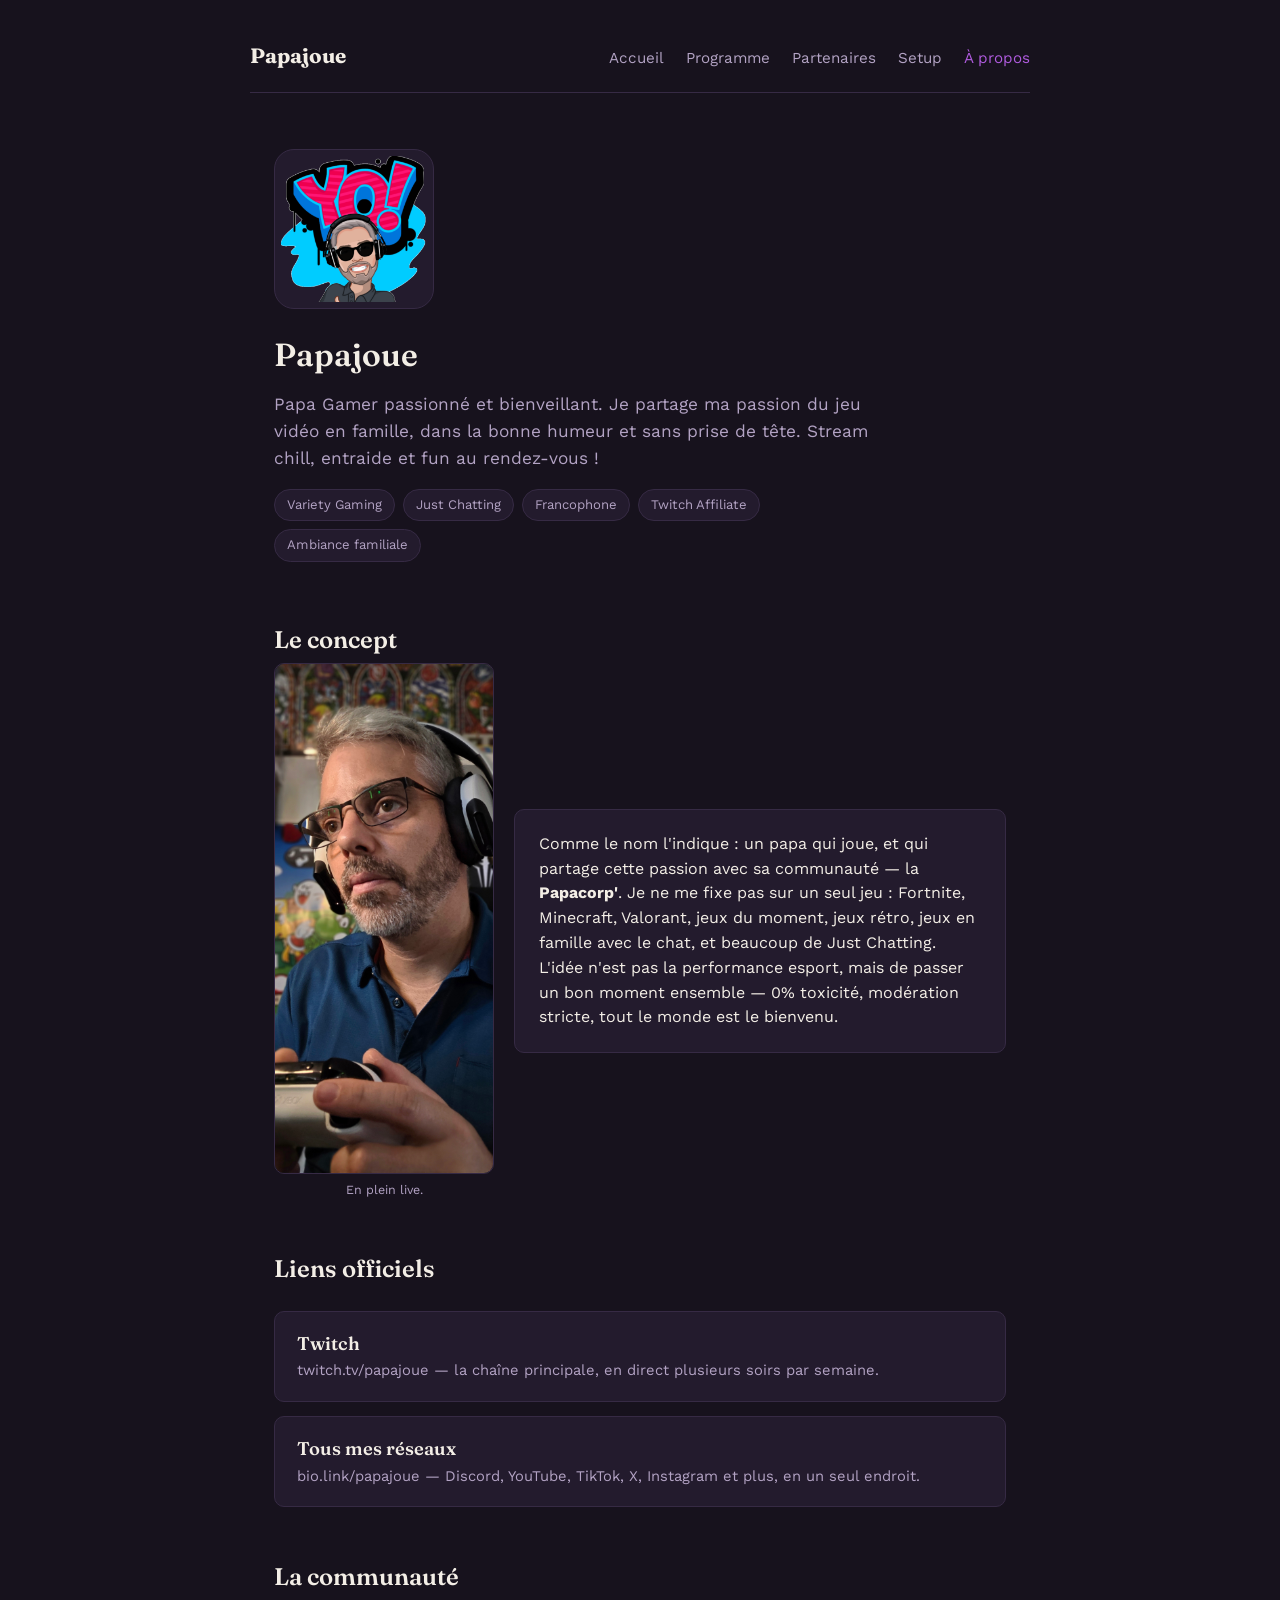
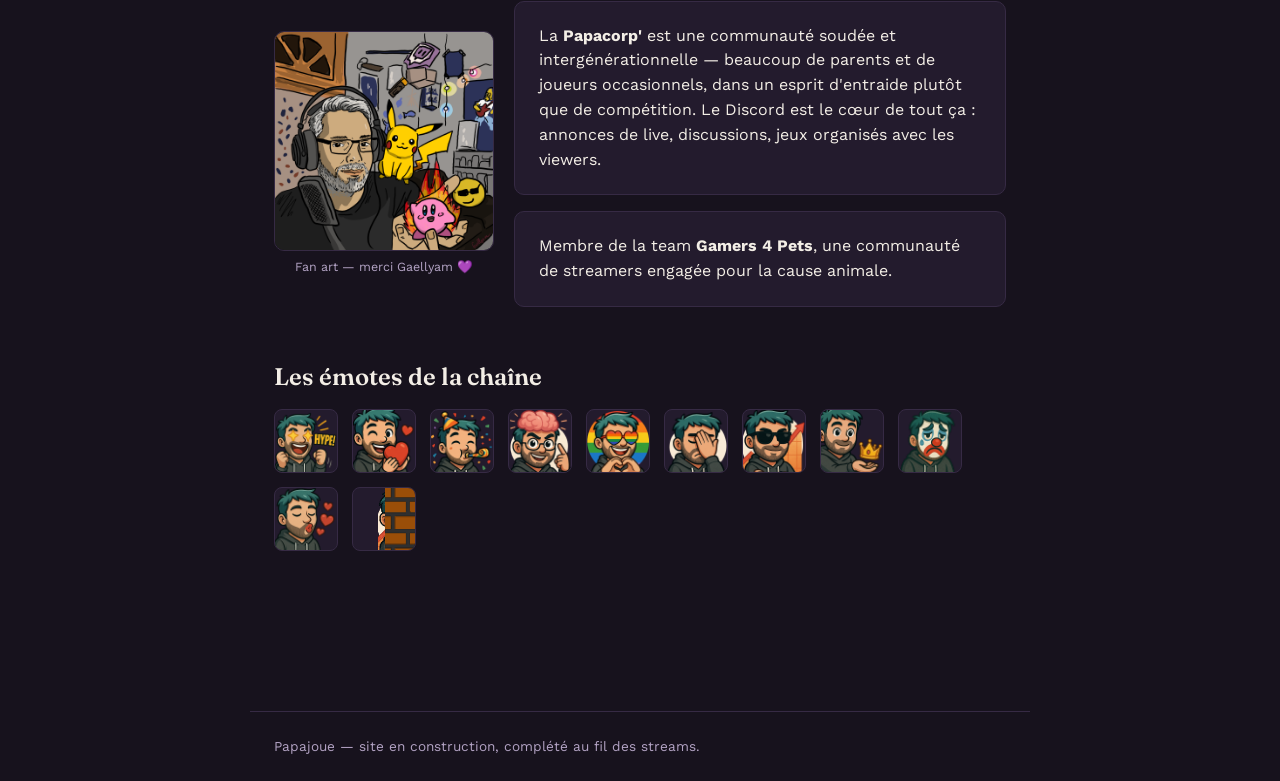
==== apropos.html @ b994420e "Add files via upload" ====
<!DOCTYPE html>
<html lang="fr">
<head>
<meta charset="UTF-8">
<meta name="viewport" content="width=device-width, initial-scale=1.0">
<title>À propos — Papajoue</title>
<link rel="icon" href="img/logo.png">
<link rel="stylesheet" href="style.css">
<style>
  .about-hero {
    display: flex;
    gap: 28px;
    align-items: center;
    flex-wrap: wrap;
  }
  .about-hero img.avatar {
    width: 160px;
    height: 160px;
    border-radius: 20px;
    object-fit: contain;
    background: var(--bg-card);
    padding: 6px;
    border: 1px solid var(--border);
    flex-shrink: 0;
  }
  .tags {
    display: flex;
    flex-wrap: wrap;
    gap: 8px;
    margin-top: 14px;
  }
  .tag {
    background: var(--bg-card);
    border: 1px solid var(--border);
    color: var(--text-muted);
    font-size: 0.82rem;
    padding: 5px 12px;
    border-radius: 999px;
  }
  .gallery {
    display: grid;
    grid-template-columns: 1fr 1fr;
    gap: 16px;
    margin-top: 16px;
  }
  @media (max-width: 640px) { .gallery { grid-template-columns: 1fr; } }
  .gallery figure {
    margin: 0;
  }
  .gallery img {
    width: 100%;
    border-radius: 10px;
    border: 1px solid var(--border);
    display: block;
  }
  .gallery figcaption {
    color: var(--text-muted);
    font-size: 0.8rem;
    margin-top: 6px;
  }
  .emote-strip {
    display: flex;
    gap: 14px;
    margin-top: 18px;
    flex-wrap: wrap;
  }
  .emote-strip img {
    width: 64px;
    height: 64px;
    border-radius: 8px;
    border: 1px solid var(--border);
    background: var(--bg-card);
  }
  .side-flex {
    display: flex;
    gap: 20px;
    align-items: center;
    flex-wrap: wrap;
  }
  .side-flex.img-left { flex-direction: row; }
  .side-flex.img-right { flex-direction: row-reverse; }
  .side-flex .text { flex: 1 1 300px; }
  .side-flex .text .card:last-child { margin-bottom: 0; }
  .side-flex img.side-photo {
    width: 220px;
    max-width: 100%;
    border-radius: 10px;
    border: 1px solid var(--border);
    flex-shrink: 0;
    display: block;
  }
  .side-flex figcaption {
    color: var(--text-muted);
    font-size: 0.78rem;
    margin-top: 6px;
    text-align: center;
  }
</style>
</head>
<body>

<header class="site-header">
  <div class="inner">
    <a class="brand" href="index.html">Papajoue</a>
    <nav class="site-nav">
      <a href="index.html">Accueil</a>
      <a href="programme.html">Programme</a>
      <a href="partenaires.html">Partenaires</a>
      <a href="setup.html">Setup</a>
      <a href="apropos.html" class="active">À propos</a>
    </nav>
  </div>
</header>

<main class="wrap">
  <div class="hero about-hero">
    <img class="avatar" src="img/emotes/yo.png" alt="Avatar de Papajoue">
    <div>
      <h1>Papajoue</h1>
      <p class="lede">Papa Gamer passionné et bienveillant. Je partage ma passion du jeu vidéo en famille, dans la bonne humeur et sans prise de tête. Stream chill, entraide et fun au rendez-vous !</p>
      <div class="tags">
        <span class="tag">Variety Gaming</span>
        <span class="tag">Just Chatting</span>
        <span class="tag">Francophone</span>
        <span class="tag">Twitch Affiliate</span>
        <span class="tag">Ambiance familiale</span>
      </div>
    </div>
  </div>

  <div class="section">
    <h2>Le concept</h2>
    <div class="side-flex img-right">
      <div class="text">
        <div class="card">
          Comme le nom l'indique : un papa qui joue, et qui partage cette passion avec sa communauté — la <strong>Papacorp'</strong>. Je ne me fixe pas sur un seul jeu : Fortnite, Minecraft, Valorant, jeux du moment, jeux rétro, jeux en famille avec le chat, et beaucoup de Just Chatting. L'idée n'est pas la performance esport, mais de passer un bon moment ensemble — 0% toxicité, modération stricte, tout le monde est le bienvenu.
        </div>
      </div>
      <figure style="margin:0;">
        <img class="side-photo" src="img/photo-real.jpg" alt="Papajoue en live, casque sur les oreilles">
        <figcaption>En plein live.</figcaption>
      </figure>
    </div>
  </div>

  <div class="section">
    <h2>Liens officiels</h2>
    <div class="link-list">
      <a class="tile" href="https://www.twitch.tv/papajoue" target="_blank" rel="noopener">
        <span class="tile-title">Twitch</span>
        <span class="tile-desc">twitch.tv/papajoue — la chaîne principale, en direct plusieurs soirs par semaine.</span>
      </a>
      <a class="tile" href="https://bio.link/papajoue" target="_blank" rel="noopener">
        <span class="tile-title">Tous mes réseaux</span>
        <span class="tile-desc">bio.link/papajoue — Discord, YouTube, TikTok, X, Instagram et plus, en un seul endroit.</span>
      </a>
    </div>
  </div>

  <div class="section">
    <h2>La communauté</h2>
    <div class="side-flex img-left">
      <figure style="margin:0;">
        <img class="side-photo" src="img/fanart.png" alt="Fan art de Papajoue avec Pikachu et Kirby">
        <figcaption>Fan art — merci Gaellyam 💜</figcaption>
      </figure>
      <div class="text">
        <div class="card">
          La <strong>Papacorp'</strong> est une communauté soudée et intergénérationnelle — beaucoup de parents et de joueurs occasionnels, dans un esprit d'entraide plutôt que de compétition. Le Discord est le cœur de tout ça : annonces de live, discussions, jeux organisés avec les viewers.
        </div>
        <div class="card">
          Membre de la team <strong>Gamers 4 Pets</strong>, une communauté de streamers engagée pour la cause animale.
        </div>
      </div>
    </div>
  </div>

  <div class="section">
    <h2>Les émotes de la chaîne</h2>
    <div class="emote-strip">
      <img src="img/emotes/hype.png" alt="Émote HYPE">
      <img src="img/emotes/heart.png" alt="Émote coeur">
      <img src="img/emotes/party.png" alt="Émote fête">
      <img src="img/emotes/bigbrain.png" alt="Émote big brain">
      <img src="img/emotes/pride.png" alt="Émote coeurs arc-en-ciel">
      <img src="img/emotes/facepalm.png" alt="Émote facepalm">
      <img src="img/emotes/stonks.png" alt="Émote stonks">
      <img src="img/emotes/crown.png" alt="Émote couronne">
      <img src="img/emotes/sadclown.png" alt="Émote clown triste">
      <img src="img/emotes/kiss.png" alt="Émote bisou">
      <img src="img/emotes/lurk.gif" alt="Émote lurk">
    </div>
  </div>
</main>

<footer class="site-footer">
  Papajoue — site en construction, complété au fil des streams.
</footer>

</body>
</html>
---- style.css ----
@import url('https://fonts.googleapis.com/css2?family=Fraunces:opsz,wght@9..144,400;9..144,600;9..144,700&family=Work+Sans:wght@400;500;600&display=swap');

:root {
  --bg: #17121D;
  --bg-card: #231B2D;
  --bg-card-hover: #2D2338;
  --text: #F3EEE6;
  --text-muted: #B3A3C4;
  --accent: #B15CE0;
  --accent-soft: #7C6A9E;
  --border: #362A44;
  --focus: #B15CE0;
}

* { box-sizing: border-box; }

html, body {
  margin: 0;
  padding: 0;
  background: var(--bg);
  color: var(--text);
  font-family: 'Work Sans', system-ui, sans-serif;
  line-height: 1.55;
}

h1, h2, h3 {
  font-family: 'Fraunces', Georgia, serif;
  font-weight: 600;
  line-height: 1.15;
  margin: 0 0 0.4em 0;
}

a {
  color: var(--accent);
  text-decoration: none;
}

a:hover { text-decoration: underline; }

a:focus-visible, button:focus-visible {
  outline: 2px solid var(--focus);
  outline-offset: 3px;
}

.wrap {
  max-width: 780px;
  margin: 0 auto;
  padding: 0 24px 100px 24px;
}

header.site-header {
  padding: 40px 24px 0 24px;
}

header.site-header .inner {
  max-width: 780px;
  margin: 0 auto;
  display: flex;
  justify-content: space-between;
  align-items: baseline;
  flex-wrap: wrap;
  gap: 12px;
  border-bottom: 1px solid var(--border);
  padding-bottom: 20px;
}

.brand {
  font-family: 'Fraunces', serif;
  font-size: 1.3rem;
  font-weight: 700;
  color: var(--text);
}

.brand:hover { text-decoration: none; color: var(--accent); }

nav.site-nav {
  display: flex;
  gap: 22px;
  font-size: 0.95rem;
}

nav.site-nav a {
  color: var(--text-muted);
}

nav.site-nav a.active {
  color: var(--accent);
}

.hero {
  padding: 56px 0 8px 0;
  max-width: 620px;
}

.hero p.lede {
  color: var(--text-muted);
  font-size: 1.08rem;
  max-width: 56ch;
}

.section {
  margin-top: 56px;
}

.card {
  background: var(--bg-card);
  border: 1px solid var(--border);
  border-radius: 10px;
  padding: 22px 24px;
  margin-bottom: 16px;
}

.card.placeholder {
  border-style: dashed;
  color: var(--text-muted);
}

.card.placeholder strong { color: var(--text); }

.link-list {
  display: flex;
  flex-direction: column;
  gap: 14px;
  margin-top: 28px;
}

.link-list a.tile {
  display: block;
  background: var(--bg-card);
  border: 1px solid var(--border);
  border-radius: 10px;
  padding: 18px 22px;
  color: var(--text);
  transition: background 0.15s ease, border-color 0.15s ease;
}

.link-list a.tile:hover {
  background: var(--bg-card-hover);
  border-color: var(--accent-soft);
  text-decoration: none;
}

.link-list a.tile .tile-title {
  font-family: 'Fraunces', serif;
  font-weight: 600;
  font-size: 1.15rem;
  display: block;
}

.link-list a.tile .tile-desc {
  color: var(--text-muted);
  font-size: 0.92rem;
}

table.schedule {
  width: 100%;
  border-collapse: collapse;
  margin-top: 20px;
}

table.schedule th, table.schedule td {
  text-align: left;
  padding: 12px 14px;
  border-bottom: 1px solid var(--border);
}

table.schedule th {
  color: var(--text-muted);
  font-weight: 500;
  font-size: 0.88rem;
}

table.schedule td.day {
  font-family: 'Fraunces', serif;
  font-weight: 600;
}

footer.site-footer {
  max-width: 780px;
  margin: 60px auto 0 auto;
  padding: 24px;
  border-top: 1px solid var(--border);
  color: var(--text-muted);
  font-size: 0.85rem;
}
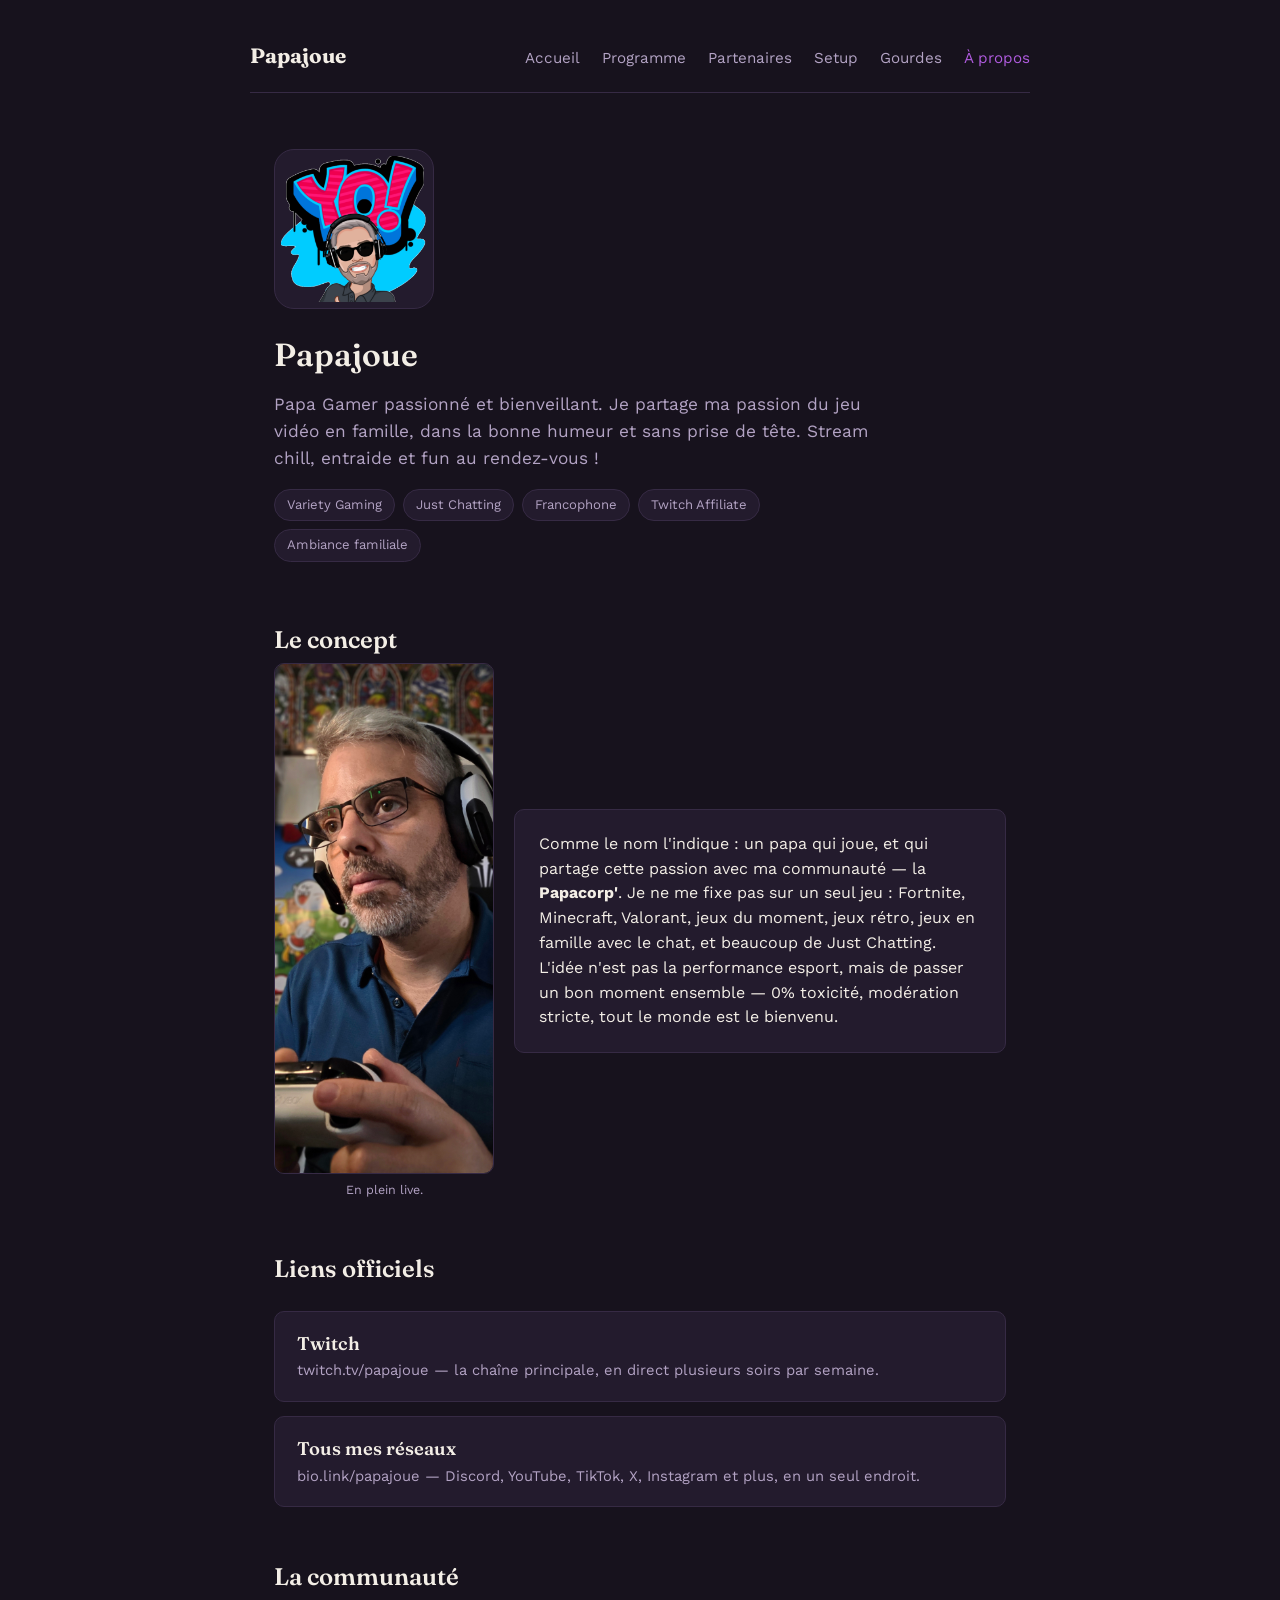
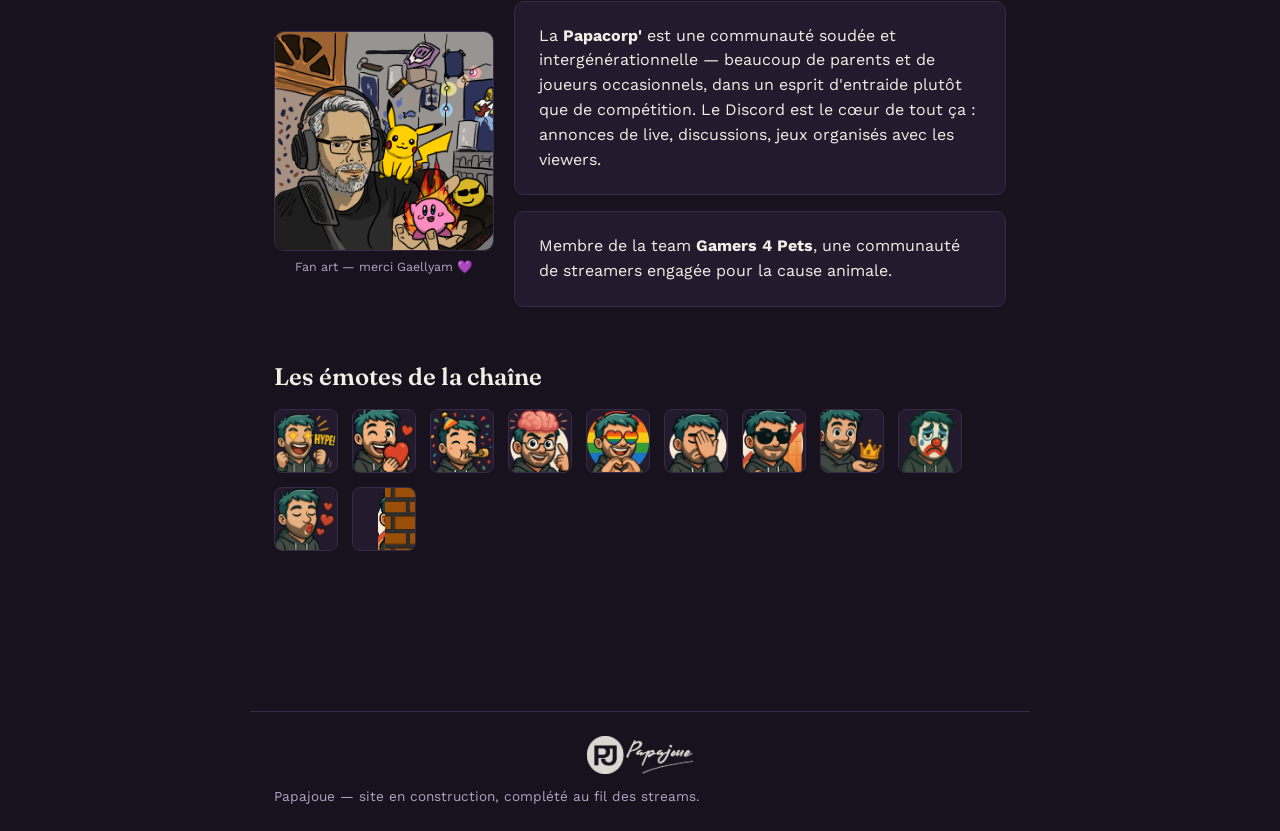
==== commit c4713f89: "Add files via upload" ====
--- a/apropos.html
+++ b/apropos.html
@@ -107,6 +107,7 @@
       <a href="programme.html">Programme</a>
       <a href="partenaires.html">Partenaires</a>
       <a href="setup.html">Setup</a>
+      <a href="gourdes.html">Gourdes</a>
       <a href="apropos.html" class="active">À propos</a>
     </nav>
   </div>
@@ -133,7 +134,7 @@
     <div class="side-flex img-right">
       <div class="text">
         <div class="card">
-          Comme le nom l'indique : un papa qui joue, et qui partage cette passion avec sa communauté — la <strong>Papacorp'</strong>. Je ne me fixe pas sur un seul jeu : Fortnite, Minecraft, Valorant, jeux du moment, jeux rétro, jeux en famille avec le chat, et beaucoup de Just Chatting. L'idée n'est pas la performance esport, mais de passer un bon moment ensemble — 0% toxicité, modération stricte, tout le monde est le bienvenu.
+          Comme le nom l'indique : un papa qui joue, et qui partage cette passion avec ma communauté — la <strong>Papacorp'</strong>. Je ne me fixe pas sur un seul jeu : Fortnite, Minecraft, Valorant, jeux du moment, jeux rétro, jeux en famille avec le chat, et beaucoup de Just Chatting. L'idée n'est pas la performance esport, mais de passer un bon moment ensemble — 0% toxicité, modération stricte, tout le monde est le bienvenu.
         </div>
       </div>
       <figure style="margin:0;">
@@ -194,6 +195,7 @@
 </main>
 
 <footer class="site-footer">
+  <img src="img/logo-complet-light.png" alt="Signature Papajoue" style="height:38px; width:auto; display:block; margin:0 auto 12px auto; opacity:0.9;">
   Papajoue — site en construction, complété au fil des streams.
 </footer>
 
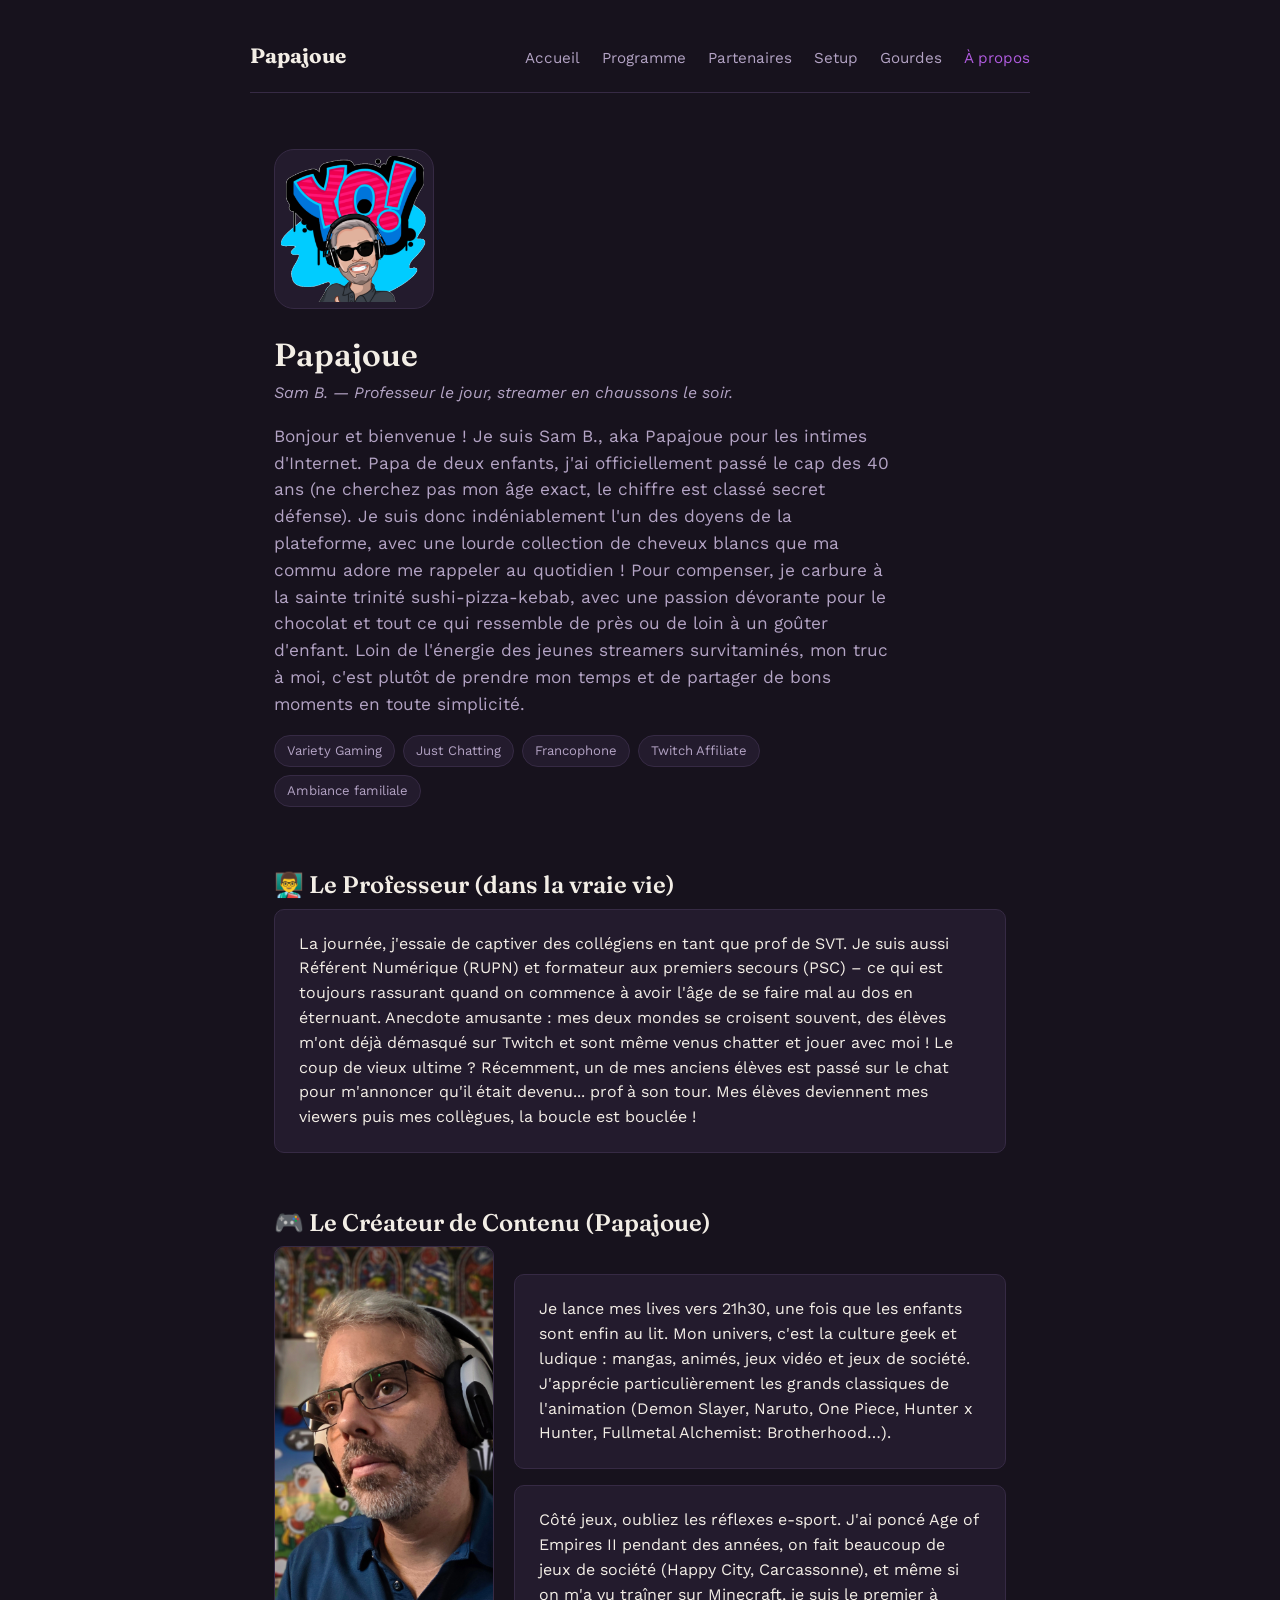
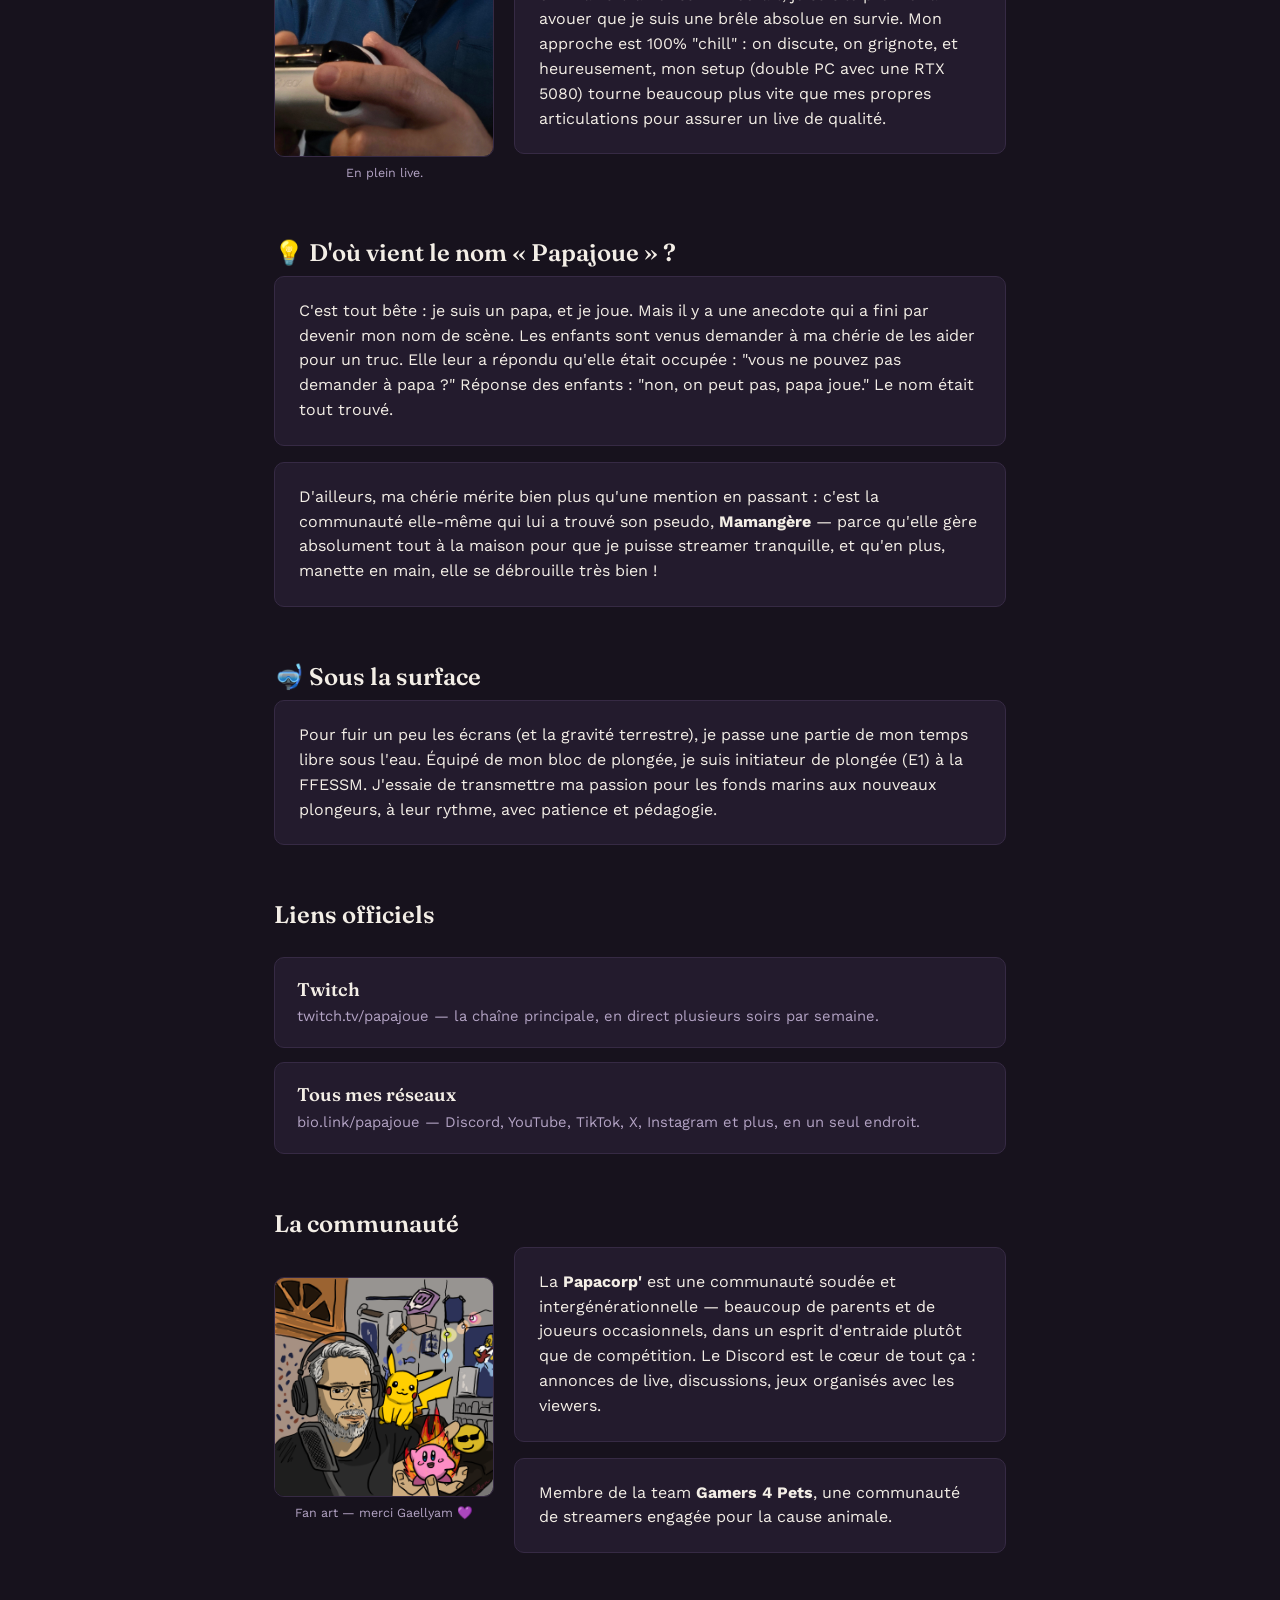
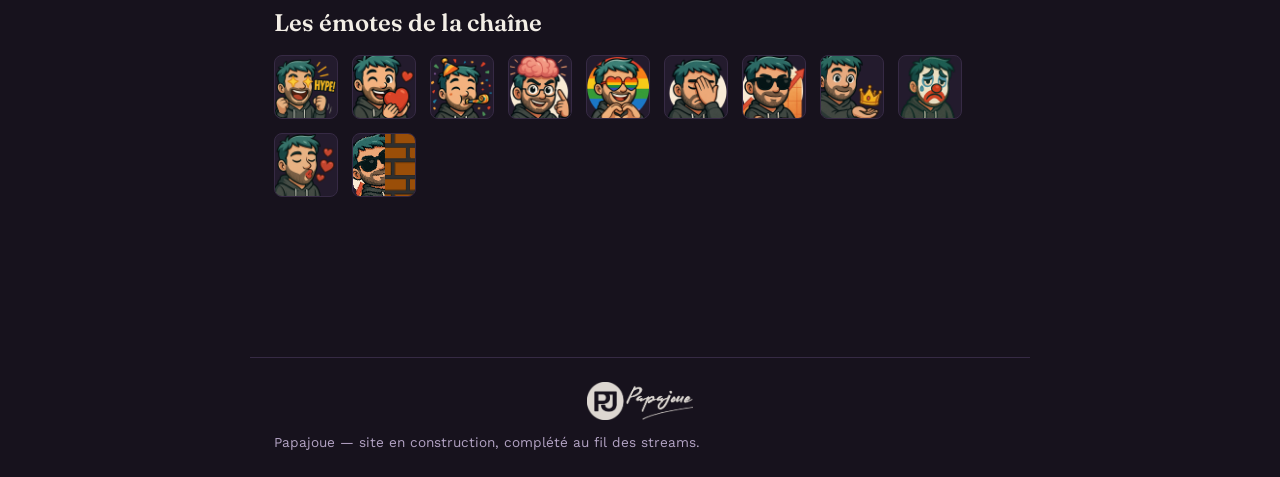
==== commit 5209ec1b: "Add files via upload" ====
--- a/apropos.html
+++ b/apropos.html
@@ -118,7 +118,8 @@
     <img class="avatar" src="img/emotes/yo.png" alt="Avatar de Papajoue">
     <div>
       <h1>Papajoue</h1>
-      <p class="lede">Papa Gamer passionné et bienveillant. Je partage ma passion du jeu vidéo en famille, dans la bonne humeur et sans prise de tête. Stream chill, entraide et fun au rendez-vous !</p>
+      <p style="color: var(--text-muted); font-style: italic; margin: -6px 0 10px 0;">Sam B. — Professeur le jour, streamer en chaussons le soir.</p>
+      <p class="lede">Bonjour et bienvenue ! Je suis Sam B., aka Papajoue pour les intimes d'Internet. Papa de deux enfants, j'ai officiellement passé le cap des 40 ans (ne cherchez pas mon âge exact, le chiffre est classé secret défense). Je suis donc indéniablement l'un des doyens de la plateforme, avec une lourde collection de cheveux blancs que ma commu adore me rappeler au quotidien ! Pour compenser, je carbure à la sainte trinité sushi-pizza-kebab, avec une passion dévorante pour le chocolat et tout ce qui ressemble de près ou de loin à un goûter d'enfant. Loin de l'énergie des jeunes streamers survitaminés, mon truc à moi, c'est plutôt de prendre mon temps et de partager de bons moments en toute simplicité.</p>
       <div class="tags">
         <span class="tag">Variety Gaming</span>
         <span class="tag">Just Chatting</span>
@@ -130,17 +131,44 @@
   </div>
 
   <div class="section">
-    <h2>Le concept</h2>
+    <h2>👨‍🏫 Le Professeur (dans la vraie vie)</h2>
+    <div class="card">
+      La journée, j'essaie de captiver des collégiens en tant que prof de SVT. Je suis aussi Référent Numérique (RUPN) et formateur aux premiers secours (PSC) – ce qui est toujours rassurant quand on commence à avoir l'âge de se faire mal au dos en éternuant. Anecdote amusante : mes deux mondes se croisent souvent, des élèves m'ont déjà démasqué sur Twitch et sont même venus chatter et jouer avec moi ! Le coup de vieux ultime ? Récemment, un de mes anciens élèves est passé sur le chat pour m'annoncer qu'il était devenu... prof à son tour. Mes élèves deviennent mes viewers puis mes collègues, la boucle est bouclée !
+    </div>
+  </div>
+
+  <div class="section">
+    <h2>🎮 Le Créateur de Contenu (Papajoue)</h2>
     <div class="side-flex img-right">
       <div class="text">
         <div class="card">
-          Comme le nom l'indique : un papa qui joue, et qui partage cette passion avec ma communauté — la <strong>Papacorp'</strong>. Je ne me fixe pas sur un seul jeu : Fortnite, Minecraft, Valorant, jeux du moment, jeux rétro, jeux en famille avec le chat, et beaucoup de Just Chatting. L'idée n'est pas la performance esport, mais de passer un bon moment ensemble — 0% toxicité, modération stricte, tout le monde est le bienvenu.
+          Je lance mes lives vers 21h30, une fois que les enfants sont enfin au lit. Mon univers, c'est la culture geek et ludique : mangas, animés, jeux vidéo et jeux de société. J'apprécie particulièrement les grands classiques de l'animation (Demon Slayer, Naruto, One Piece, Hunter x Hunter, Fullmetal Alchemist: Brotherhood…).
+        </div>
+        <div class="card">
+          Côté jeux, oubliez les réflexes e-sport. J'ai poncé Age of Empires II pendant des années, on fait beaucoup de jeux de société (Happy City, Carcassonne), et même si on m'a vu traîner sur Minecraft, je suis le premier à avouer que je suis une brêle absolue en survie. Mon approche est 100% "chill" : on discute, on grignote, et heureusement, mon setup (double PC avec une RTX 5080) tourne beaucoup plus vite que mes propres articulations pour assurer un live de qualité.
         </div>
       </div>
       <figure style="margin:0;">
         <img class="side-photo" src="img/photo-real.jpg" alt="Papajoue en live, casque sur les oreilles">
         <figcaption>En plein live.</figcaption>
       </figure>
+    </div>
+  </div>
+
+  <div class="section">
+    <h2>💡 D'où vient le nom « Papajoue » ?</h2>
+    <div class="card">
+      C'est tout bête : je suis un papa, et je joue. Mais il y a une anecdote qui a fini par devenir mon nom de scène. Les enfants sont venus demander à ma chérie de les aider pour un truc. Elle leur a répondu qu'elle était occupée : "vous ne pouvez pas demander à papa ?" Réponse des enfants : "non, on peut pas, papa joue." Le nom était tout trouvé.
+    </div>
+    <div class="card">
+      D'ailleurs, ma chérie mérite bien plus qu'une mention en passant : c'est la communauté elle-même qui lui a trouvé son pseudo, <strong>Mamangère</strong> — parce qu'elle gère absolument tout à la maison pour que je puisse streamer tranquille, et qu'en plus, manette en main, elle se débrouille très bien !
+    </div>
+  </div>
+
+  <div class="section">
+    <h2>🤿 Sous la surface</h2>
+    <div class="card">
+      Pour fuir un peu les écrans (et la gravité terrestre), je passe une partie de mon temps libre sous l'eau. Équipé de mon bloc de plongée, je suis initiateur de plongée (E1) à la FFESSM. J'essaie de transmettre ma passion pour les fonds marins aux nouveaux plongeurs, à leur rythme, avec patience et pédagogie.
     </div>
   </div>
 
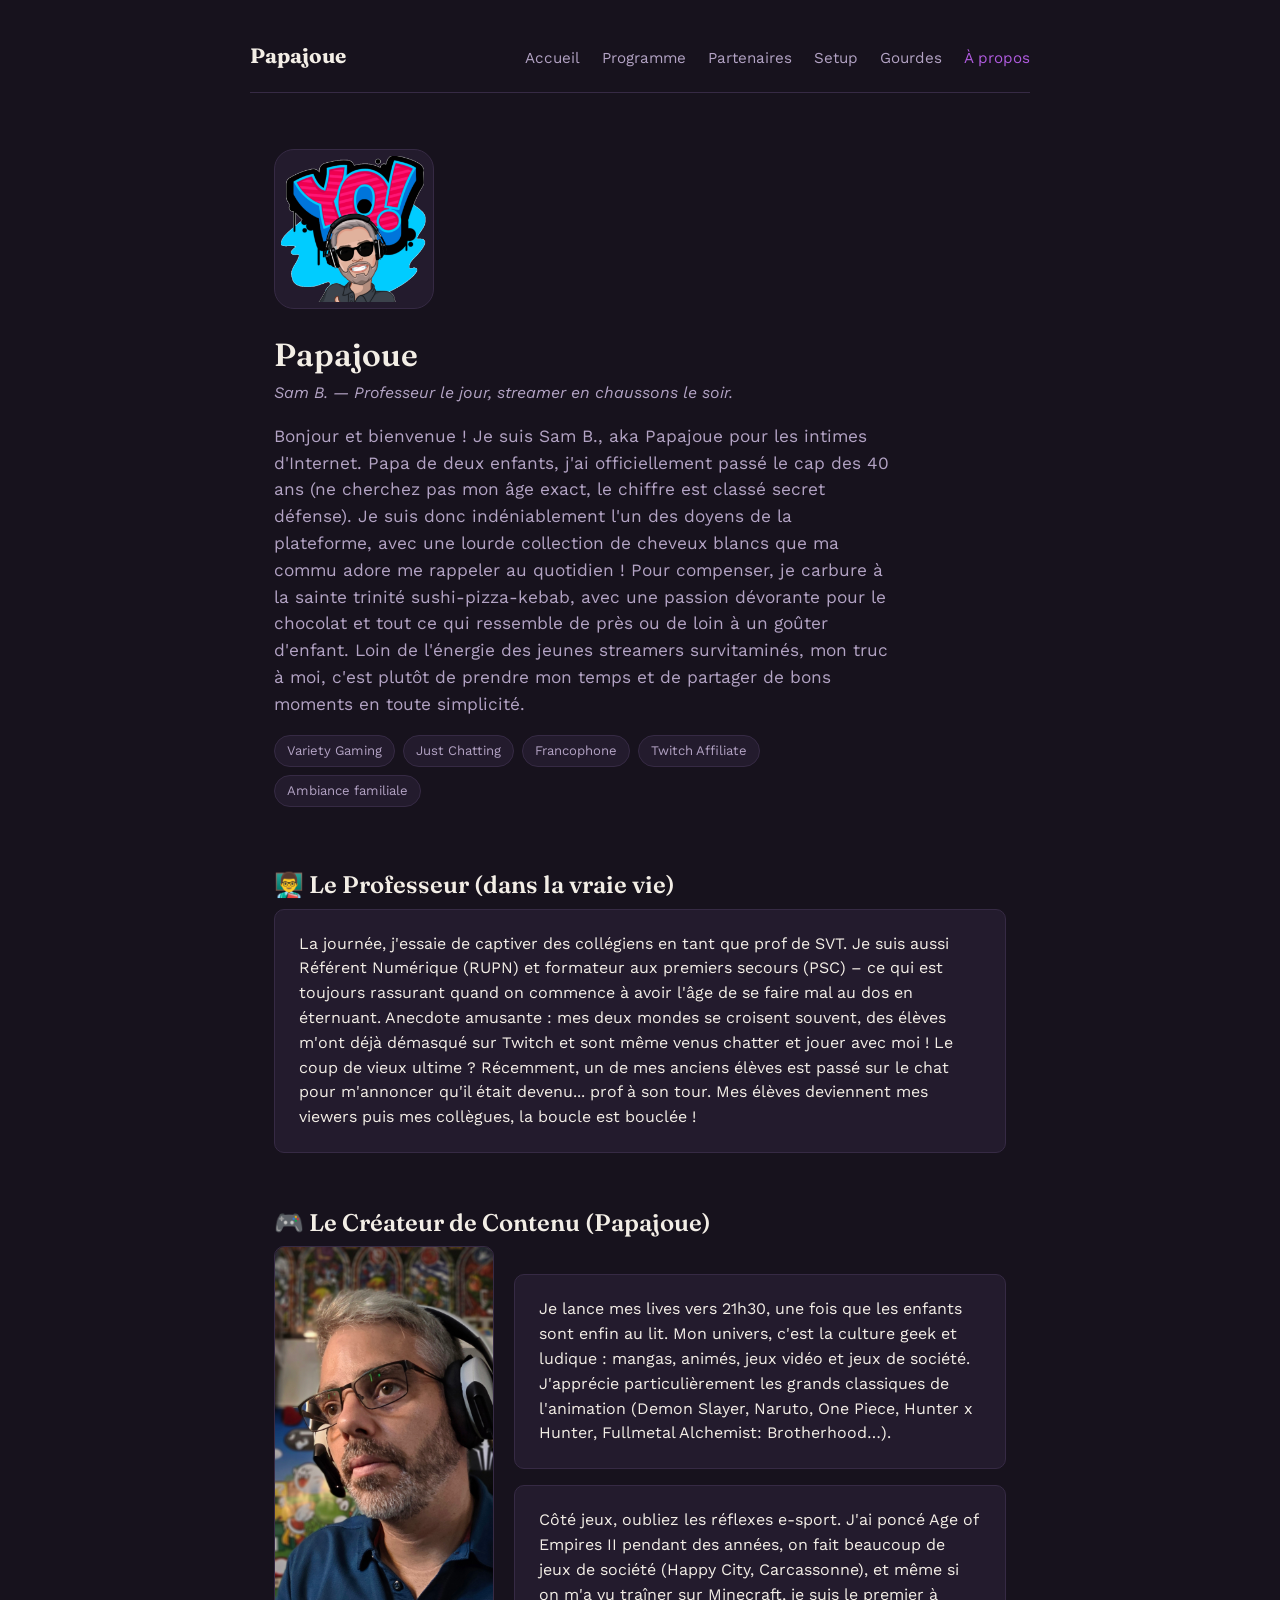
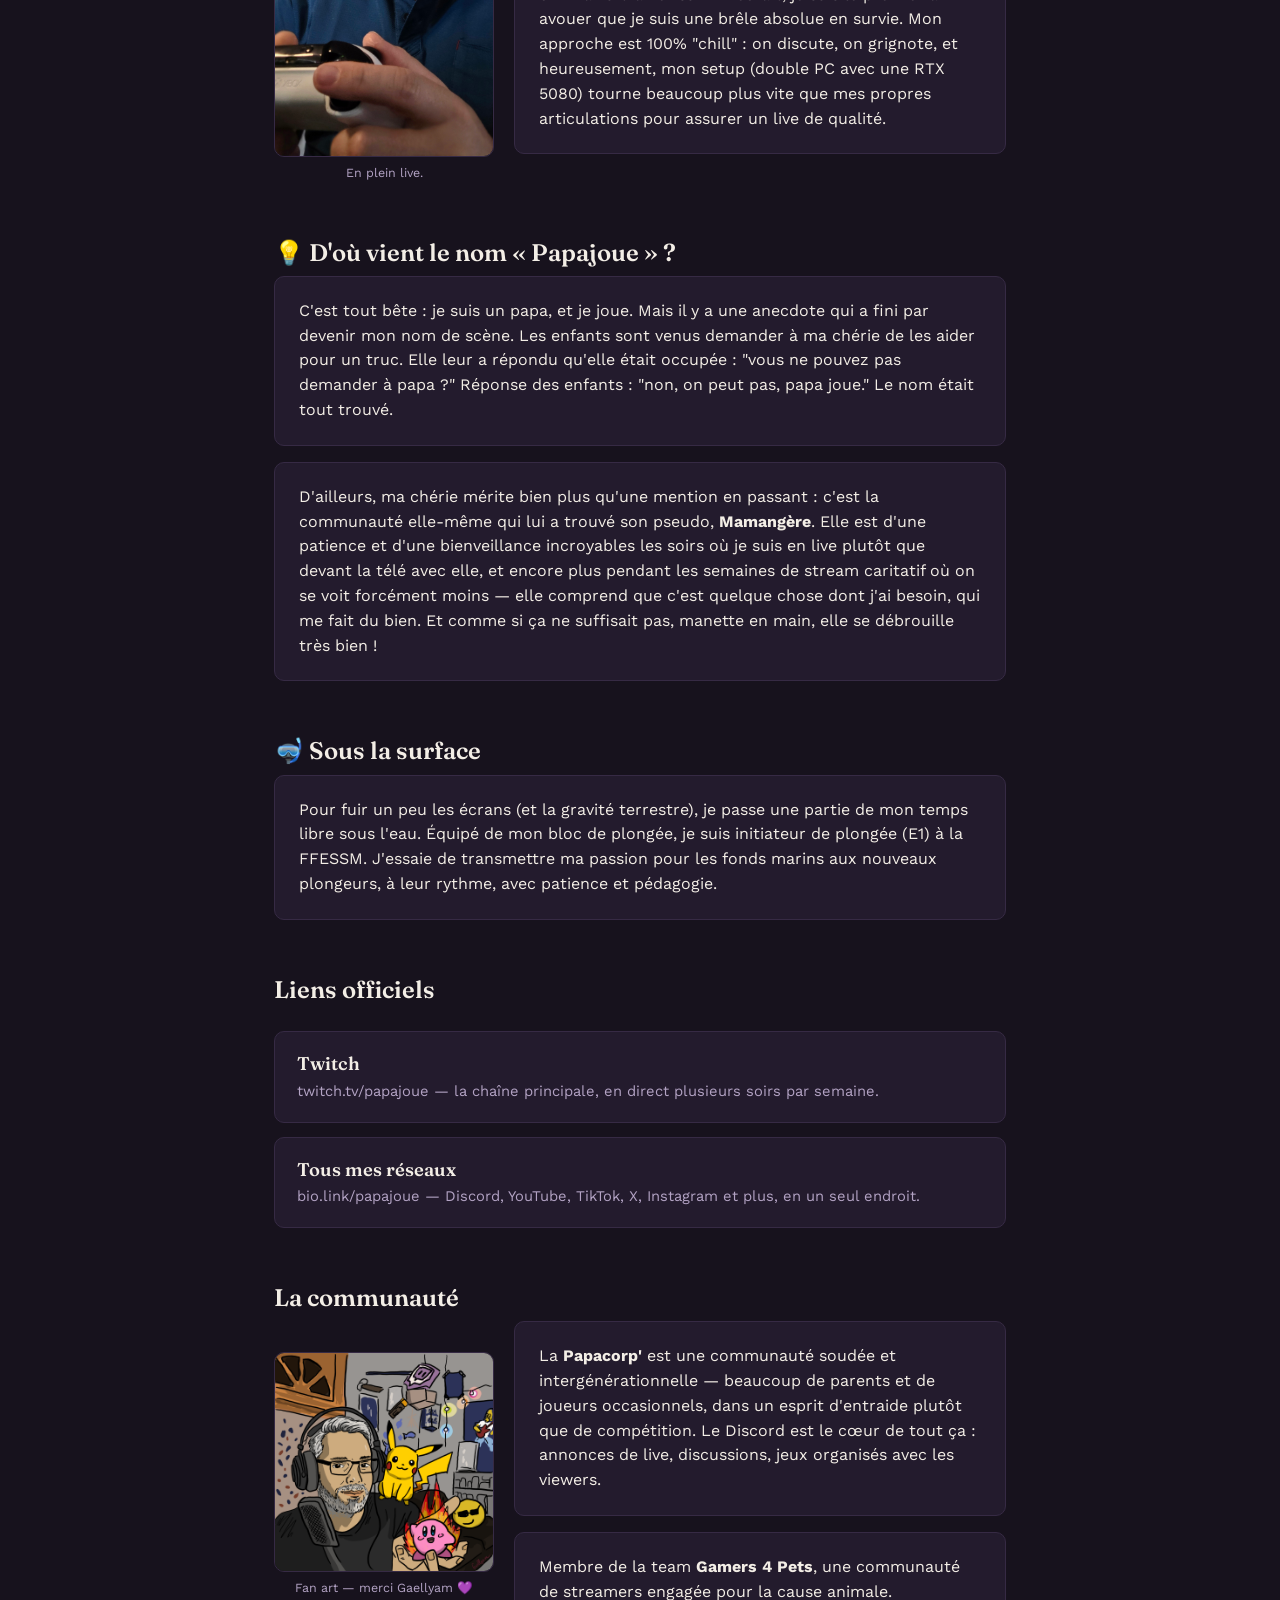
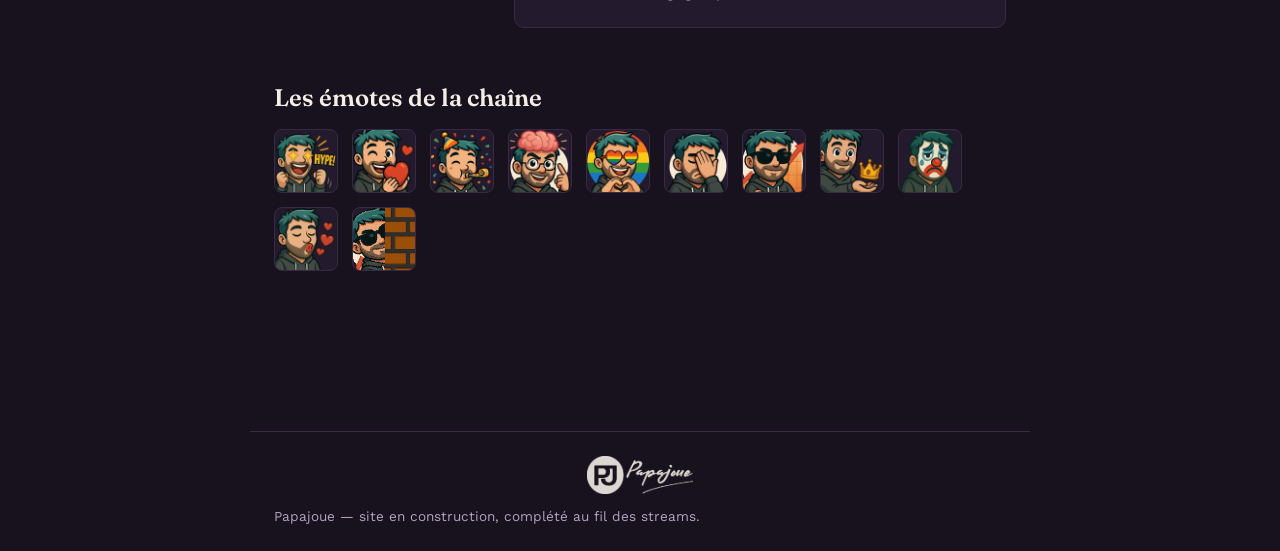
==== commit 1c3c3177: "Add files via upload" ====
--- a/apropos.html
+++ b/apropos.html
@@ -161,7 +161,7 @@
       C'est tout bête : je suis un papa, et je joue. Mais il y a une anecdote qui a fini par devenir mon nom de scène. Les enfants sont venus demander à ma chérie de les aider pour un truc. Elle leur a répondu qu'elle était occupée : "vous ne pouvez pas demander à papa ?" Réponse des enfants : "non, on peut pas, papa joue." Le nom était tout trouvé.
     </div>
     <div class="card">
-      D'ailleurs, ma chérie mérite bien plus qu'une mention en passant : c'est la communauté elle-même qui lui a trouvé son pseudo, <strong>Mamangère</strong> — parce qu'elle gère absolument tout à la maison pour que je puisse streamer tranquille, et qu'en plus, manette en main, elle se débrouille très bien !
+      D'ailleurs, ma chérie mérite bien plus qu'une mention en passant : c'est la communauté elle-même qui lui a trouvé son pseudo, <strong>Mamangère</strong>. Elle est d'une patience et d'une bienveillance incroyables les soirs où je suis en live plutôt que devant la télé avec elle, et encore plus pendant les semaines de stream caritatif où on se voit forcément moins — elle comprend que c'est quelque chose dont j'ai besoin, qui me fait du bien. Et comme si ça ne suffisait pas, manette en main, elle se débrouille très bien !
     </div>
   </div>
 
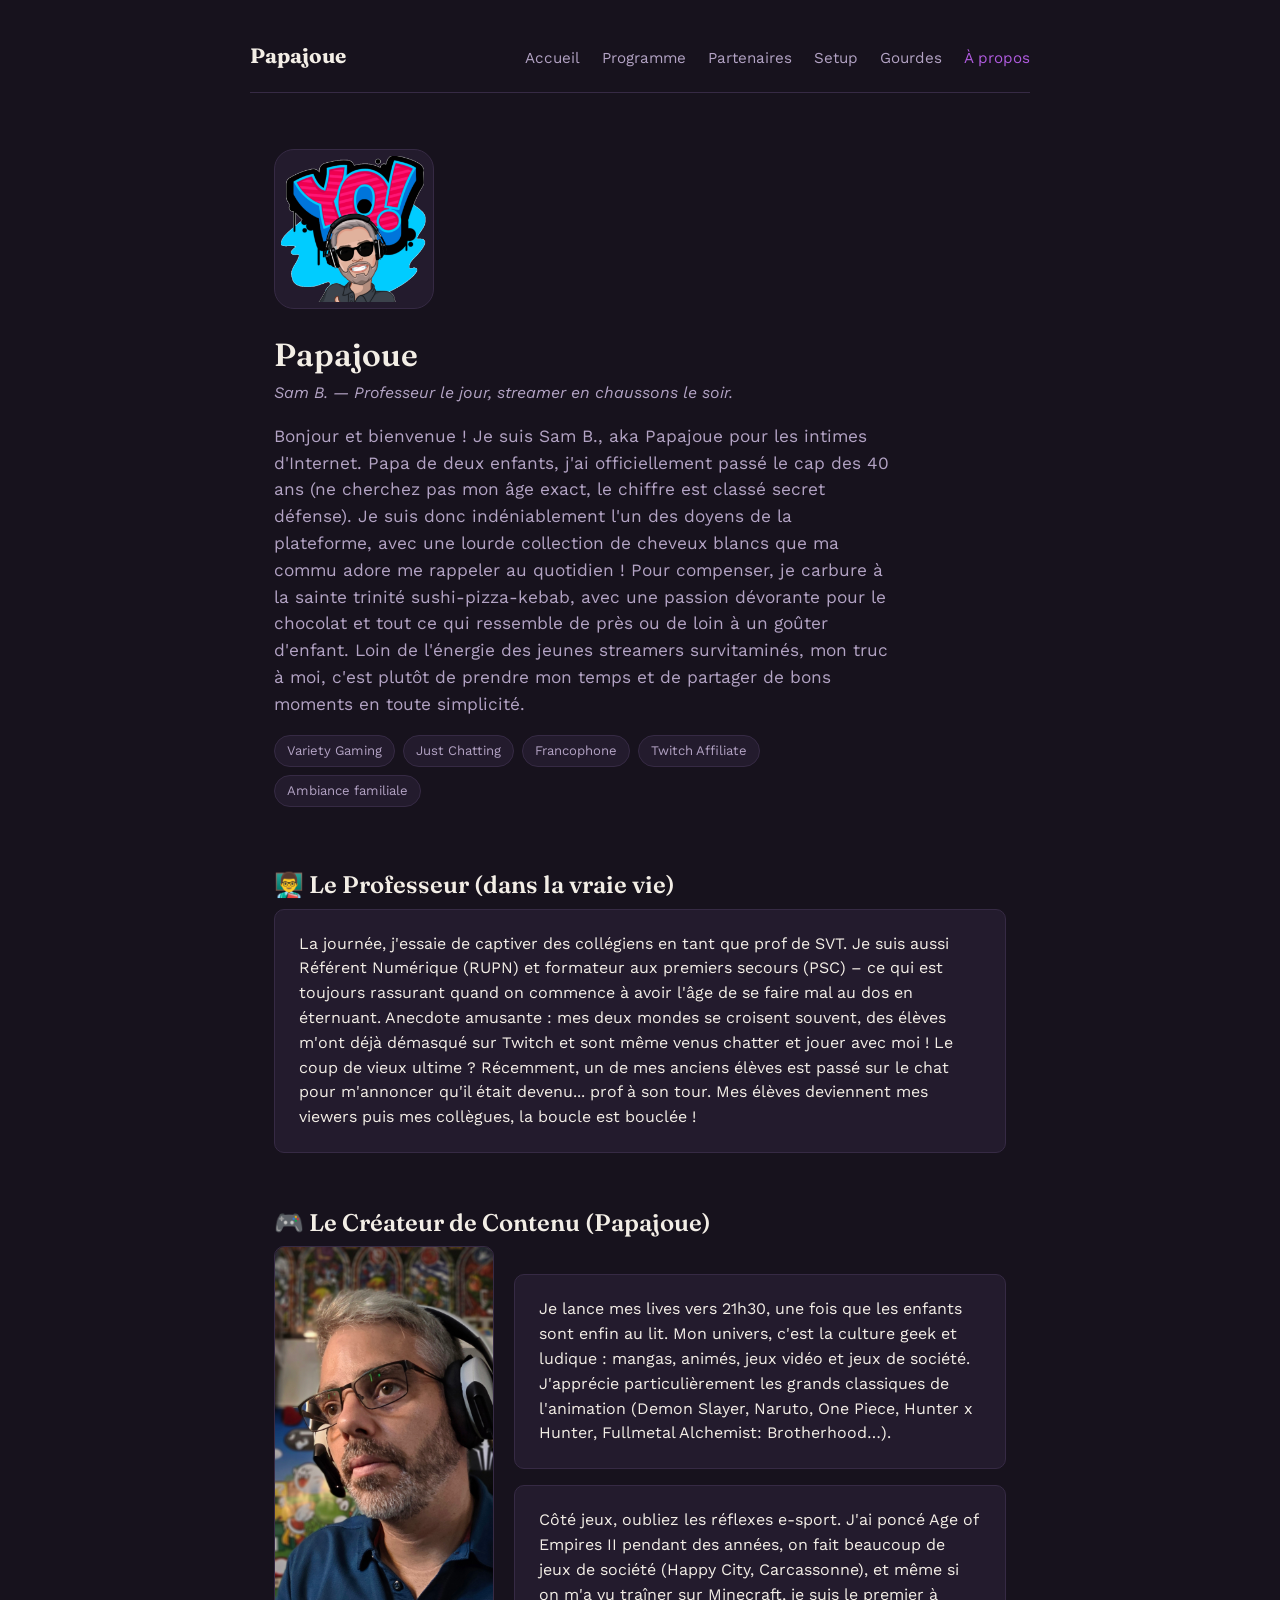
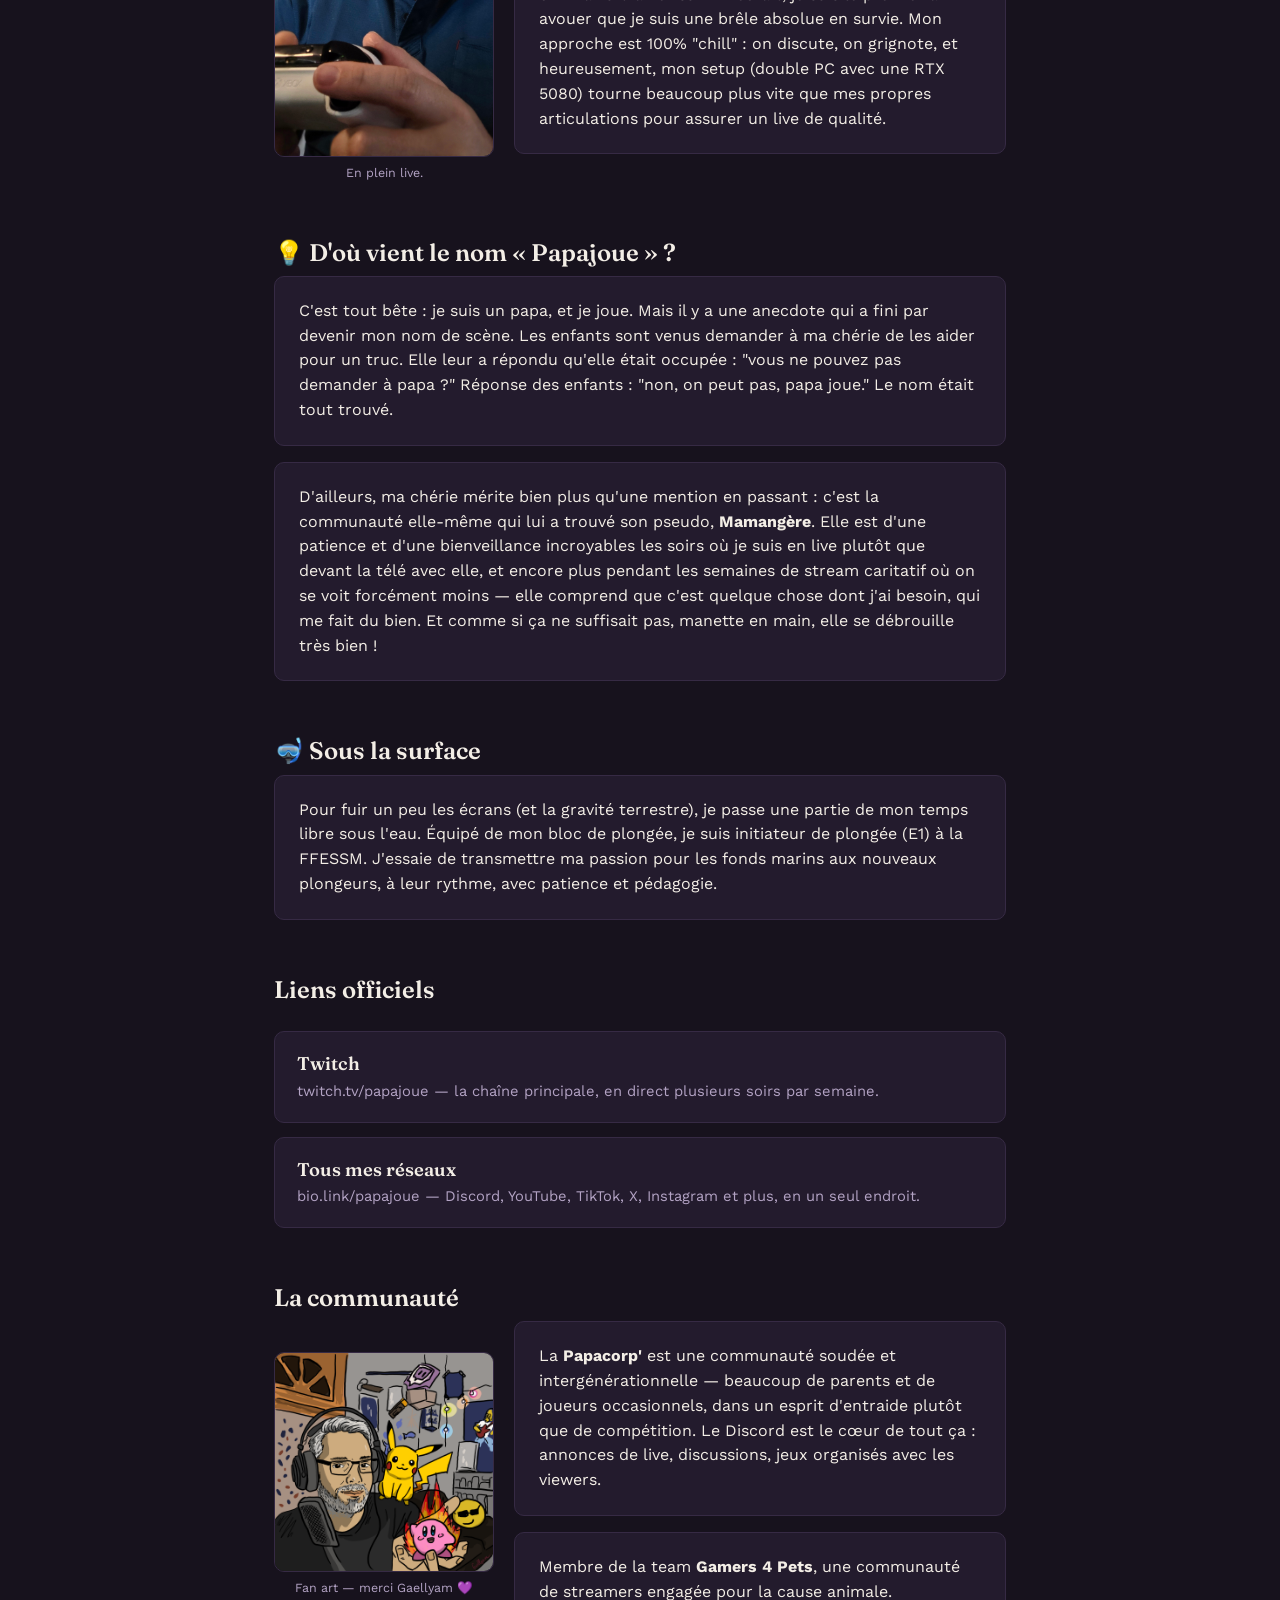
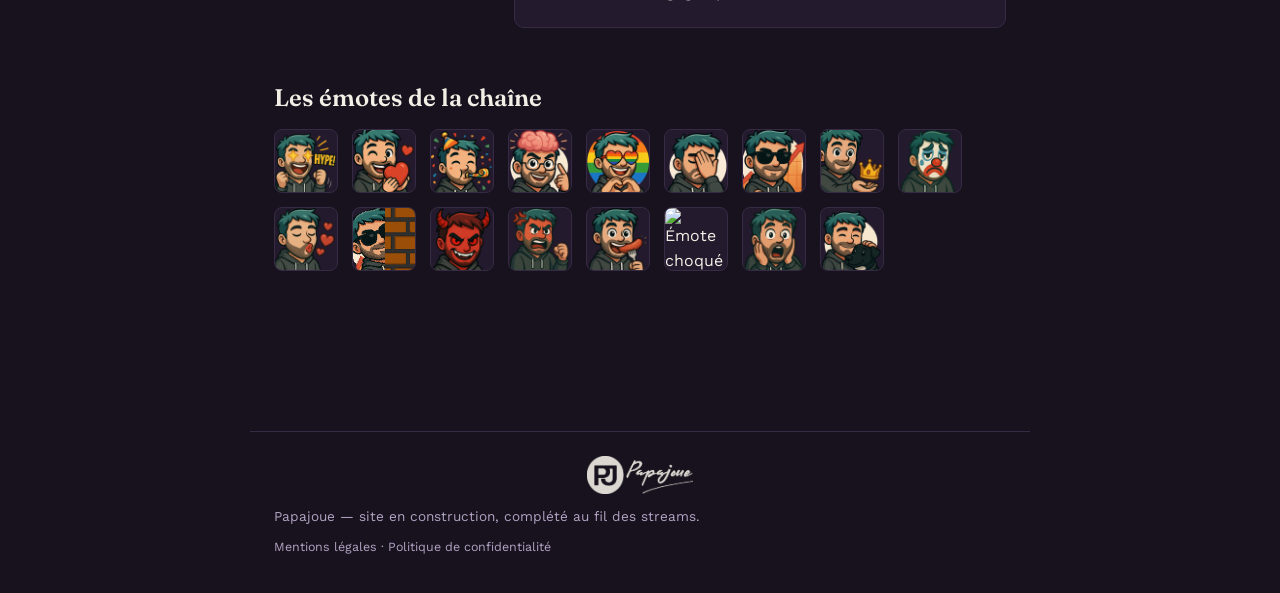
==== commit 32126fa4: "Add files via upload" ====
--- a/apropos.html
+++ b/apropos.html
@@ -218,6 +218,12 @@
       <img src="img/emotes/sadclown.png" alt="Émote clown triste">
       <img src="img/emotes/kiss.png" alt="Émote bisou">
       <img src="img/emotes/lurk.gif" alt="Émote lurk">
+      <img src="img/emotes/devil.png" alt="Émote diable">
+      <img src="img/emotes/angry.png" alt="Émote énervé">
+      <img src="img/emotes/hotdog.png" alt="Émote hotdog">
+      <img src="img/emotes/shocked.png" alt="Émote choqué">
+      <img src="img/emotes/shocked2.png" alt="Émote choqué 2">
+      <img src="img/emotes/hugdog.png" alt="Émote câlin au chien">
     </div>
   </div>
 </main>
@@ -225,6 +231,9 @@
 <footer class="site-footer">
   <img src="img/logo-complet-light.png" alt="Signature Papajoue" style="height:38px; width:auto; display:block; margin:0 auto 12px auto; opacity:0.9;">
   Papajoue — site en construction, complété au fil des streams.
+  <p style="margin-top:10px; font-size:0.78rem;">
+    <a href="mentions-legales.html" style="color:var(--text-muted);">Mentions légales</a> · <a href="politique-confidentialite.html" style="color:var(--text-muted);">Politique de confidentialité</a>
+  </p>
 </footer>
 
 </body>
--- a/style.css
+++ b/style.css
@@ -1,4 +1,4 @@
-@import url('https://fonts.googleapis.com/css2?family=Fraunces:opsz,wght@9..144,400;9..144,600;9..144,700&family=Work+Sans:wght@400;500;600&display=swap');
+@import url('https://fonts.googleapis.com/css2?family=Fraunces:opsz,wght,SOFT,WONK@9..144,400..800,0..100,0..1&family=Work+Sans:wght@400;500;600&display=swap');
 
 :root {
   --bg: #17121D;
@@ -10,6 +10,10 @@
   --accent-soft: #7C6A9E;
   --border: #362A44;
   --focus: #B15CE0;
+
+  /* Courbes d'animation (Emil Kowalski) */
+  --ease-out: cubic-bezier(0.23, 1, 0.32, 1);
+  --ease-in-out: cubic-bezier(0.77, 0, 0.175, 1);
 }
 
 * { box-sizing: border-box; }
@@ -75,7 +79,8 @@
 
 nav.site-nav {
   display: flex;
-  gap: 22px;
+  flex-wrap: wrap;
+  gap: 8px 22px;
   font-size: 0.95rem;
 }
 
@@ -131,8 +136,11 @@
   border-radius: 10px;
   padding: 18px 22px;
   color: var(--text);
-  transition: background 0.15s ease, border-color 0.15s ease;
-}
+  transition: background 150ms ease, border-color 150ms ease, transform 160ms var(--ease-out);
+}
+
+/* Retour tactile au clic */
+.link-list a.tile:active { transform: scale(0.97); }
 
 .link-list a.tile:hover {
   background: var(--bg-card-hover);
@@ -183,3 +191,220 @@
   color: var(--text-muted);
   font-size: 0.85rem;
 }
+
+/* =========================================================
+   Transitions entre pages (toutes les pages)
+   Chrome, Edge, Safari récents. Ailleurs : changement normal.
+   ========================================================= */
+@view-transition { navigation: auto; }
+
+header.site-header { view-transition-name: site-header; }
+
+::view-transition-old(root),
+::view-transition-new(root) {
+  animation-duration: 200ms;
+  animation-timing-function: var(--ease-out);
+}
+
+/* =========================================================
+   Page d'accueil
+   ========================================================= */
+.home-hero {
+  display: grid;
+  grid-template-columns: 1fr auto;
+  align-items: center;
+  gap: 28px;
+  padding: 64px 0 12px 0;
+}
+
+.home-title {
+  font-size: clamp(3.4rem, 13vw, 6.5rem);
+  font-weight: 800;
+  font-variation-settings: "SOFT" 100, "WONK" 1;
+  letter-spacing: -0.02em;
+  line-height: 0.95;
+  margin: 0;
+}
+
+.home-roles {
+  font-family: 'Fraunces', Georgia, serif;
+  font-size: 1.35rem;
+  font-style: normal;
+  color: var(--text);
+  margin: 14px 0 0 0;
+}
+
+.home-live {
+  display: inline-flex;
+  flex-wrap: wrap;
+  align-items: center;
+  gap: 4px 10px;
+  margin-top: 22px;
+  padding: 8px 14px;
+  border: 1px solid var(--border);
+  border-radius: 999px;
+  background: var(--bg-card);
+  font-size: 0.95rem;
+}
+
+.home-live strong { color: var(--text); font-weight: 600; white-space: nowrap; }
+.home-live span { white-space: nowrap; }
+.home-live span { color: var(--text-muted); }
+
+.home-live .dot {
+  width: 8px;
+  height: 8px;
+  border-radius: 50%;
+  background: var(--accent);
+  flex-shrink: 0;
+}
+
+.home-logo {
+  width: 150px;
+  height: 150px;
+  border-radius: 50%;
+  background: var(--text);
+  padding: 10px;
+  box-shadow: 0 0 0 3px var(--accent-soft);
+}
+
+.home-logo img {
+  width: 100%;
+  height: 100%;
+  display: block;
+  border-radius: 50%;
+}
+
+.home-grid {
+  display: grid;
+  grid-template-columns: 1fr 1fr;
+  gap: 14px;
+  margin-top: 40px;
+}
+
+.home-grid a.tile {
+  position: relative;
+  display: flex;
+  flex-direction: column;
+  justify-content: flex-end;
+  min-height: 150px;
+  padding: 20px 110px 20px 22px;
+  background: var(--bg-card);
+  border: 1px solid var(--border);
+  border-radius: 14px;
+  color: var(--text);
+  overflow: hidden;
+  transition: background 150ms ease, border-color 150ms ease, transform 160ms var(--ease-out);
+}
+
+.home-grid a.tile:hover { text-decoration: none; }
+.home-grid a.tile:active { transform: scale(0.97); }
+
+.home-grid .tile-title {
+  font-family: 'Fraunces', serif;
+  font-weight: 700;
+  font-size: 1.3rem;
+  line-height: 1.15;
+}
+
+.home-grid .tile-desc {
+  color: var(--text-muted);
+  font-size: 0.9rem;
+  margin-top: 6px;
+}
+
+.home-grid .tile-emote {
+  position: absolute;
+  right: 14px;
+  bottom: 0;
+  width: 88px;
+  height: 88px;
+  transition: transform 200ms var(--ease-out);
+}
+
+/* La tuile Twitch : pleine largeur, mise en avant */
+.home-grid a.tile.tile-live {
+  grid-column: 1 / -1;
+  min-height: 190px;
+  padding-right: 170px;
+  background: var(--accent);
+  border-color: var(--accent);
+  color: #17121D;
+}
+
+.home-grid a.tile.tile-live .tile-title { font-size: 2rem; }
+.home-grid a.tile.tile-live .tile-desc { color: #2A1D36; font-size: 1rem; }
+.home-grid a.tile.tile-live .tile-emote { width: 140px; height: 140px; right: 22px; bottom: 0; }
+
+/* Survol : uniquement avec une souris (pas de faux survol au toucher) */
+@media (hover: hover) and (pointer: fine) {
+  .home-grid a.tile:hover {
+    background: var(--bg-card-hover);
+    border-color: var(--accent-soft);
+  }
+  .home-grid a.tile.tile-live:hover {
+    background: #BD72E6;
+    border-color: #BD72E6;
+  }
+  .home-grid a.tile:hover .tile-emote {
+    transform: translateY(-6px) rotate(-6deg);
+  }
+}
+
+/* Entrée de la page : une seule fois par visite */
+@keyframes home-rise {
+  from { opacity: 0; transform: translateY(14px); }
+  to   { opacity: 1; transform: translateY(0); }
+}
+@keyframes home-pop {
+  from { opacity: 0; transform: scale(0.94); }
+  to   { opacity: 1; transform: scale(1); }
+}
+
+.intro .home-title,
+.intro .home-roles,
+.intro .home-live,
+.intro .home-grid a.tile {
+  animation: home-rise 520ms var(--ease-out) both;
+}
+.intro .home-logo { animation: home-pop 520ms var(--ease-out) both; }
+
+.intro .home-roles { animation-delay: 60ms; }
+.intro .home-live  { animation-delay: 120ms; }
+.intro .home-logo  { animation-delay: 80ms; }
+.intro .home-grid a.tile:nth-child(1) { animation-delay: 200ms; }
+.intro .home-grid a.tile:nth-child(2) { animation-delay: 250ms; }
+.intro .home-grid a.tile:nth-child(3) { animation-delay: 300ms; }
+.intro .home-grid a.tile:nth-child(4) { animation-delay: 350ms; }
+.intro .home-grid a.tile:nth-child(5) { animation-delay: 400ms; }
+
+/* Mobile */
+@media (max-width: 640px) {
+  .home-hero {
+    grid-template-columns: 1fr;
+    padding-top: 40px;
+  }
+  nav.site-nav { gap: 6px 16px; }
+  .home-live { border-radius: 16px; }
+  .home-logo { width: 96px; height: 96px; padding: 6px; order: -1; }
+  .home-grid { grid-template-columns: 1fr; }
+  .home-grid a.tile { min-height: 120px; padding-right: 96px; }
+  .home-grid .tile-emote { width: 72px; height: 72px; }
+  .home-grid a.tile.tile-live { min-height: 160px; padding-right: 116px; }
+  .home-grid a.tile.tile-live .tile-title { font-size: 1.7rem; }
+  .home-grid a.tile.tile-live .tile-emote { width: 96px; height: 96px; right: 12px; }
+}
+
+@keyframes home-fade { from { opacity: 0; } to { opacity: 1; } }
+
+/* Réduire les animations : on garde les fondus, on supprime les mouvements */
+@media (prefers-reduced-motion: reduce) {
+  .intro .home-title,
+  .intro .home-roles,
+  .intro .home-live,
+  .intro .home-logo,
+  .intro .home-grid a.tile { animation-name: home-fade; animation-duration: 300ms; }
+  .link-list a.tile:active,
+  .home-grid a.tile:active { transform: none; }
+  .home-grid a.tile:hover .tile-emote { transform: none; }
+}
